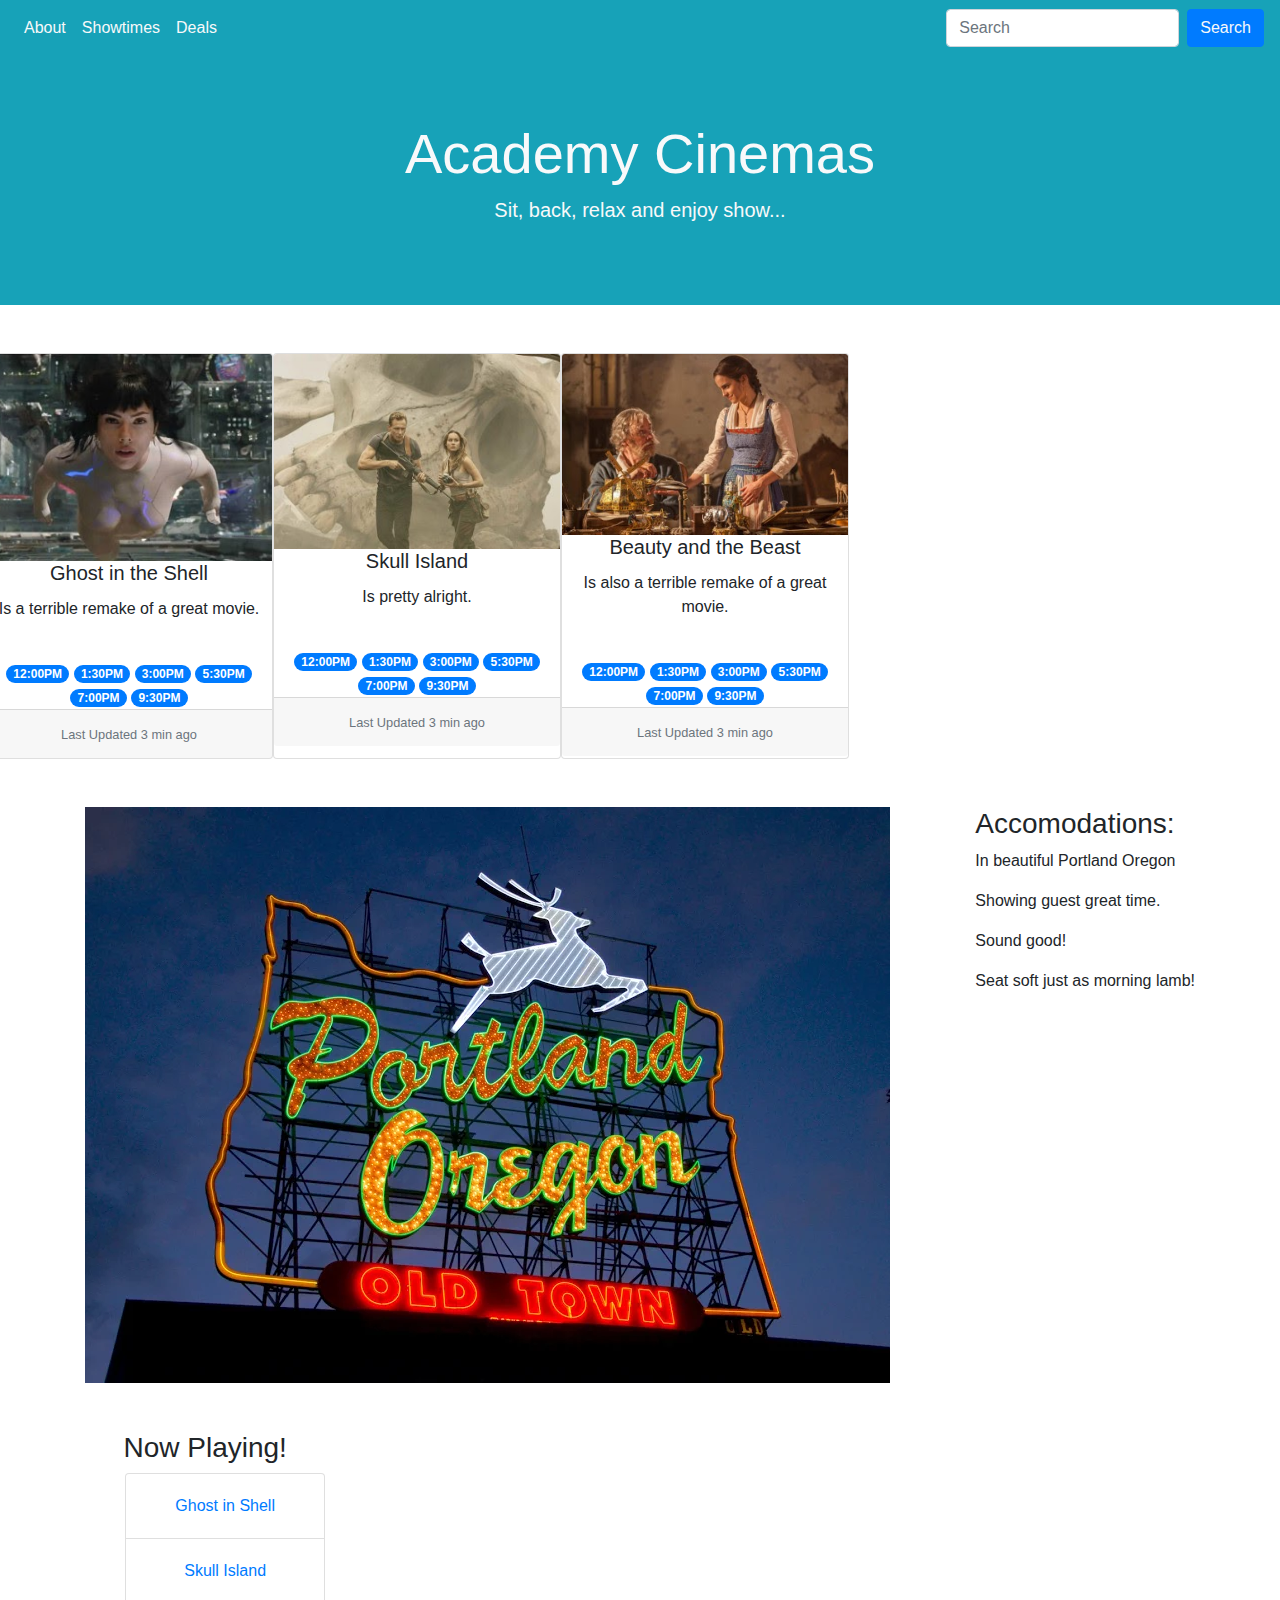
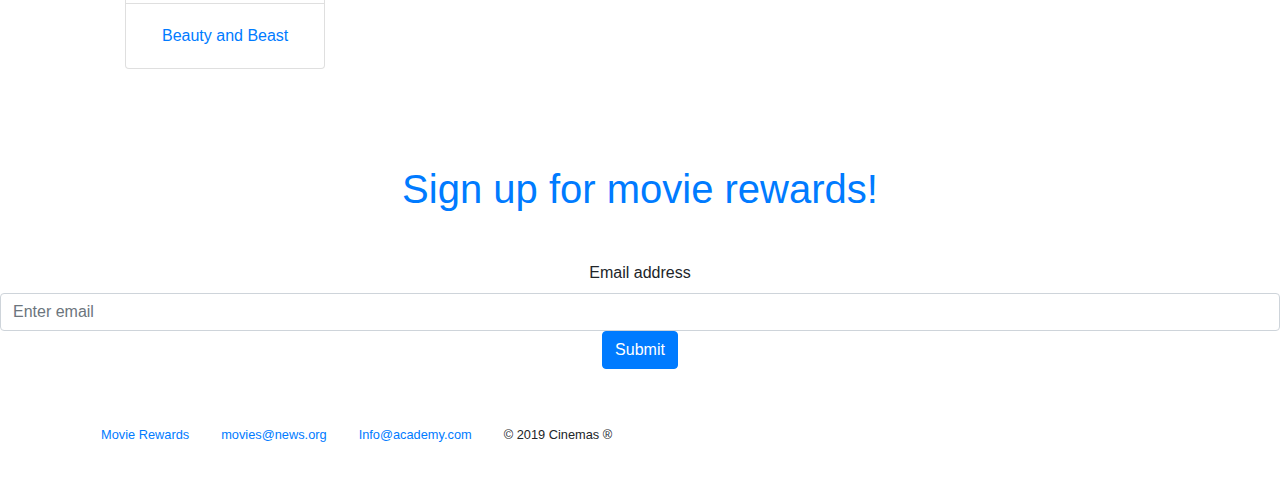
==== bootsrtap4_project/acdemy_cinemas.html @ 93d61fcd "Add files via upload" ====
<!doctype html>
<html lang="en">
  <head>
    <!-- Required meta tags -->
    <meta charset="utf-8">
    <meta name="viewport" content="width=device-width, initial-scale=1, shrink-to-fit=no">

    <!-- Bootstrap CSS -->
    <link rel="stylesheet" href="https://stackpath.bootstrapcdn.com/bootstrap/4.4.1/css/bootstrap.min.css" integrity="sha384-Vkoo8x4CGsO3+Hhxv8T/Q5PaXtkKtu6ug5TOeNV6gBiFeWPGFN9MuhOf23Q9Ifjh" crossorigin="anonymous">

    <title>Academy Cinemas</title>
  </head>
  <body>
    
    <nav class="navbar navbar-expand-lg navbar-light bg-info">
      
        <div class="collapse navbar-collapse" id="navbarSupportedContent">
          <ul class="navbar-nav mr-auto">
            <li class="nav-item active">
              <a class="nav-link text-light" href="#About">About </a>
            </li>
            <li class="nav-item active">
              <a class="nav-link text-light" href="#Showtimes">Showtimes</a>
            </li>
            <li class="nav-item active">
              <a class="nav-link text-light" href="#Deals">Deals</a>
            </li>
          </ul>
          <form class="form-inline my-2 my-lg-0">
            <input class="form-control mr-sm-2" type="search" placeholder="Search" aria-label="Search">
            <button class="btn btn-primary my-2 my-sm-0 text-light" type="submit">Search</button>
          </form>
        </div>
      </nav>

      <div class="jumbotron jumbotron-fluid bg-info text-center">
        <div class="container">
          <h1 class="display-4 text-light">Academy Cinemas</h1>
          <p class="lead text-light">Sit, back, relax and enjoy show...</p>
        </div>
        </div>

        <div class="row my-5 text-center">
            <div class="card" style="width: 18rem;">
                <img class="card-img-top" src="./Img/ghostintheshell.jpg" alt="Card image cap">
                <div class="card-block">
                  <h5 class="card-title">Ghost in the Shell</h5>
                  <p class="card-text">Is a terrible remake of a great movie.</p>
                  <br>
                  <span class="badge badge-pill badge-primary">12:00PM</span>
                  <span class="badge badge-pill badge-primary">1:30PM</span>
                  <span class="badge badge-pill badge-primary">3:00PM</span>
                  <span class="badge badge-pill badge-primary">5:30PM</span>
                  <span class="badge badge-pill badge-primary">7:00PM</span>
                  <span class="badge badge-pill badge-primary">9:30PM</span>
                </div>
                  <div class="card-footer">
                      <small class="text-muted">Last Updated 3 min ago</small>
                    </div>
                </div>

          <div class="card" style="width: 18rem;">
            <img class="card-img-top" src="./Img/kongskullisland.jpg" alt="Card image cap">
            <div class="card-block">
              <h5 class="card-title">Skull Island</h5>
              <p class="card-text">Is pretty alright.</p>
              <br>
              <span class="badge badge-pill badge-primary">12:00PM</span>
              <span class="badge badge-pill badge-primary">1:30PM</span>
              <span class="badge badge-pill badge-primary">3:00PM</span>
              <span class="badge badge-pill badge-primary">5:30PM</span>
              <span class="badge badge-pill badge-primary">7:00PM</span>
              <span class="badge badge-pill badge-primary">9:30PM</span>
            </div>
              <div class="card-footer">
                  <small class="text-muted">Last Updated 3 min ago</small>
                </div>
            </div>

          <div class="card" style="width: 18rem;">
            <img class="card-img-top" src="./Img/beautyandthebeast.jpg" alt="Card image cap">
            <div class="card-block">
              <h5 class="card-title">Beauty and the Beast</h5>
              <p class="card-text">Is also a terrible remake of a great movie.</p>
              <br>
              <span class="badge badge-pill badge-primary">12:00PM</span>
              <span class="badge badge-pill badge-primary">1:30PM</span>
              <span class="badge badge-pill badge-primary">3:00PM</span>
              <span class="badge badge-pill badge-primary">5:30PM</span>
              <span class="badge badge-pill badge-primary">7:00PM</span>
              <span class="badge badge-pill badge-primary">9:30PM</span>
            </div>
              <div class="card-footer">
                  <small class="text-muted">Last Updated 3 min ago</small>
                </div>
          </div>
        </div>

        <div class="container">
            <div class="row">
              <div class="col-sm">
                
                <img class="image-fluid" src="./Img/pdx.webp">

                </div>
                <div id="About">
              <div class="col-sm">

                <h3>Accomodations:</h3>
                <p>In beautiful Portland Oregon</p>
                <p>Showing guest great time.</p>
                <p>Sound good!</p>
                <p>Seat soft just as morning lamb!</p>

            </div>
            </div>
            <div id="Showtimes">
              <div class="col-sm text-center my-5">

                <h3>Now Playing!</h3>
                <ul class="list group">
                    <li class="list-group-item">
                        <a class="nav-link" href="#">Ghost in Shell</a>
                    </li>

                    <li class="list-group-item">
                        <a class="nav-link" href="#">Skull Island</a>
                    </li>

                    <li class="list-group-item">
                        <a class="nav-link" href="#">Beauty and Beast</a>
                    </li>
                </ul>
                </div>
            </div>
      </div>
      </div>
      
      <div class="text-center">
        <div id="Deals">
      <form>
        <h1 class="text-primary my-5">Sign up for movie rewards!</h1>
        <div class="form-group">
          <label for="exampleInputEmail1">Email address</label>
          <input type="email" class="form-control" id="exampleInputEmail1" aria-describedby="emailHelp" placeholder="Enter email">
          <button type="submit" class="btn btn-primary">Submit</button>
        </div>
      </form>
      </div>
      </div>

      <!--SHOWTIMES!-->
      <!--SHOWTIMES!-->

      <div class="container my-5">
          <ul class="nav">
              <li class="nav-item">
                  <small><a class="nav-link active" href="#">Movie Rewards</a></small>
              </li>

              <li class="nav-item">
                <small><a class="nav-link" href="#">movies@news.org</a></small>
            </li>

            <li class="nav-item">
                <small><a class="nav-link" href="#">Info@academy.com</a></small>
            </li>

            <li class="nav-item">
                <small class="nav-link">&copy; 2019 Cinemas &reg;</small>
            </li>
          </u1>
      </div>


    <!-- Optional JavaScript -->
    <!-- jQuery first, then Popper.js, then Bootstrap JS -->
    <script src="https://code.jquery.com/jquery-3.4.1.slim.min.js" integrity="sha384-J6qa4849blE2+poT4WnyKhv5vZF5SrPo0iEjwBvKU7imGFAV0wwj1yYfoRSJoZ+n" crossorigin="anonymous"></script>
    <script src="https://cdn.jsdelivr.net/npm/popper.js@1.16.0/dist/umd/popper.min.js" integrity="sha384-Q6E9RHvbIyZFJoft+2mJbHaEWldlvI9IOYy5n3zV9zzTtmI3UksdQRVvoxMfooAo" crossorigin="anonymous"></script>
    <script src="https://stackpath.bootstrapcdn.com/bootstrap/4.4.1/js/bootstrap.min.js" integrity="sha384-wfSDF2E50Y2D1uUdj0O3uMBJnjuUD4Ih7YwaYd1iqfktj0Uod8GCExl3Og8ifwB6" crossorigin="anonymous"></script>
  </body>
</html>
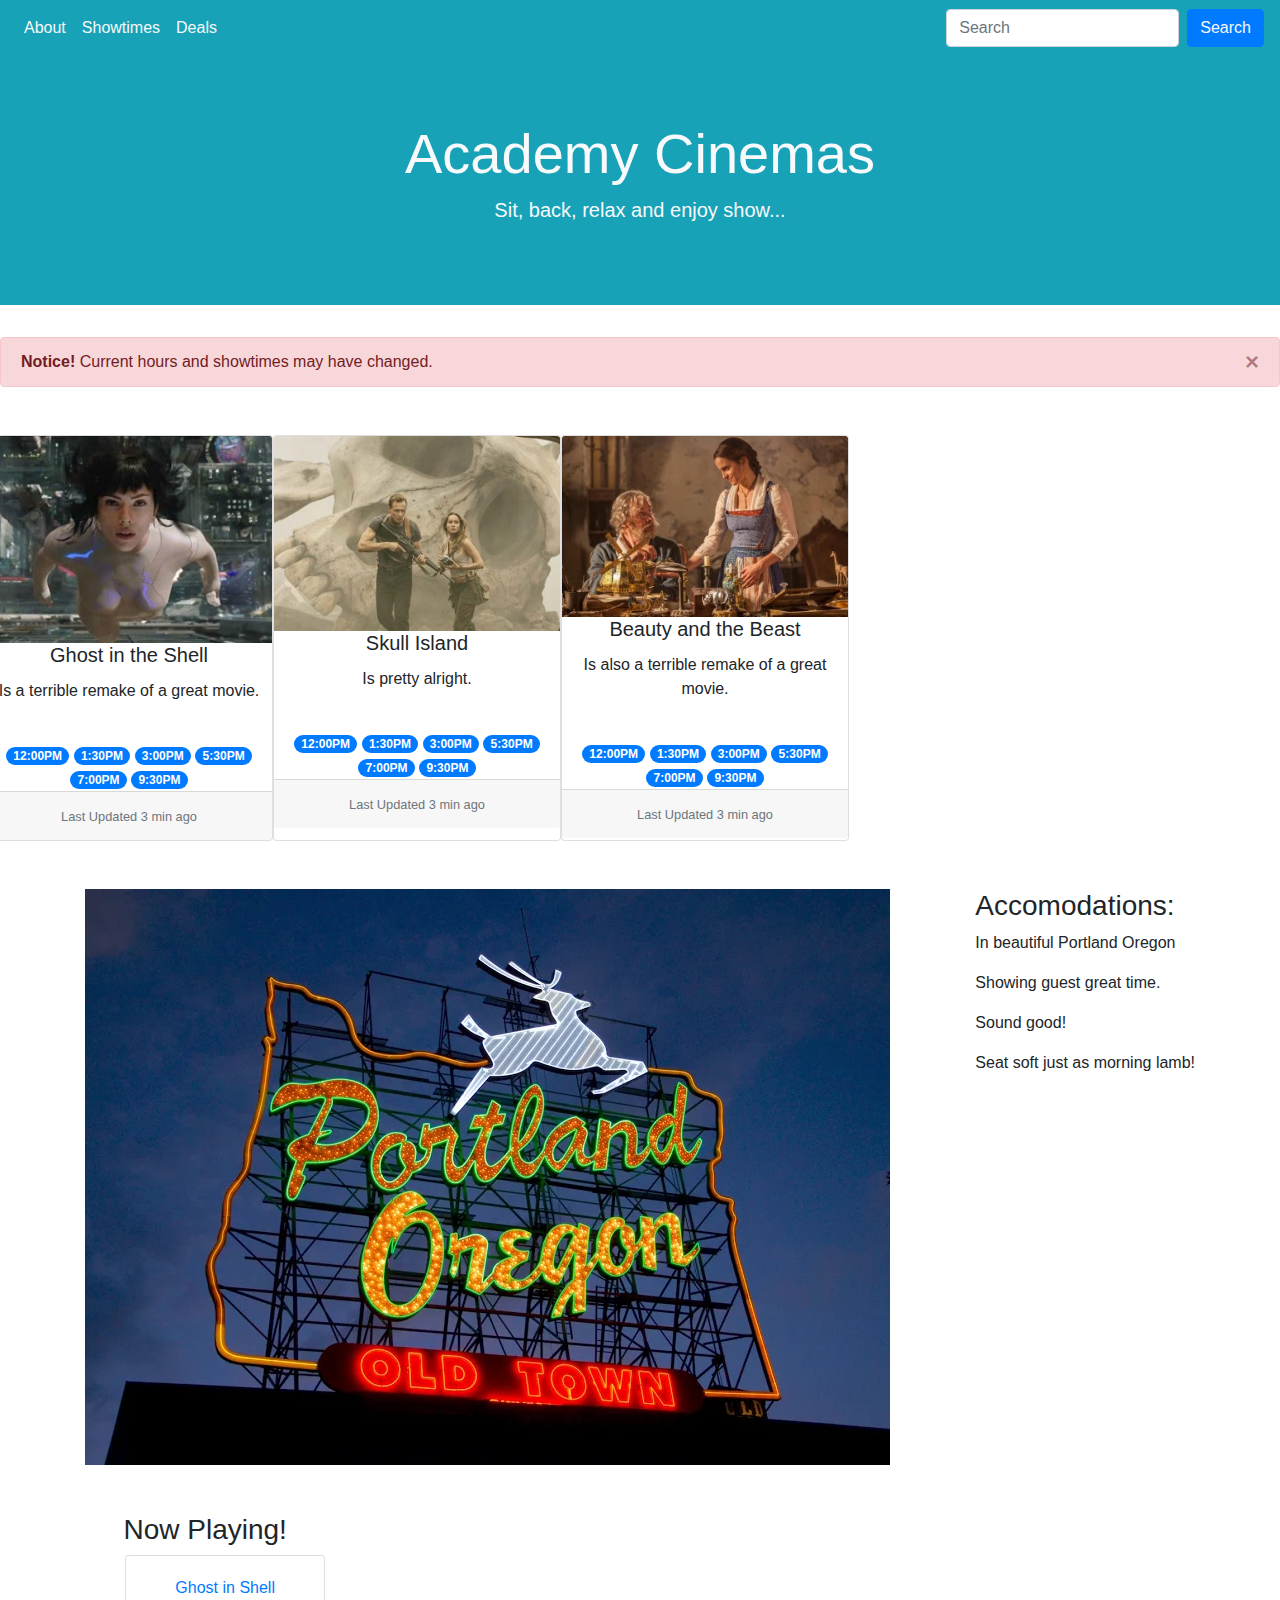
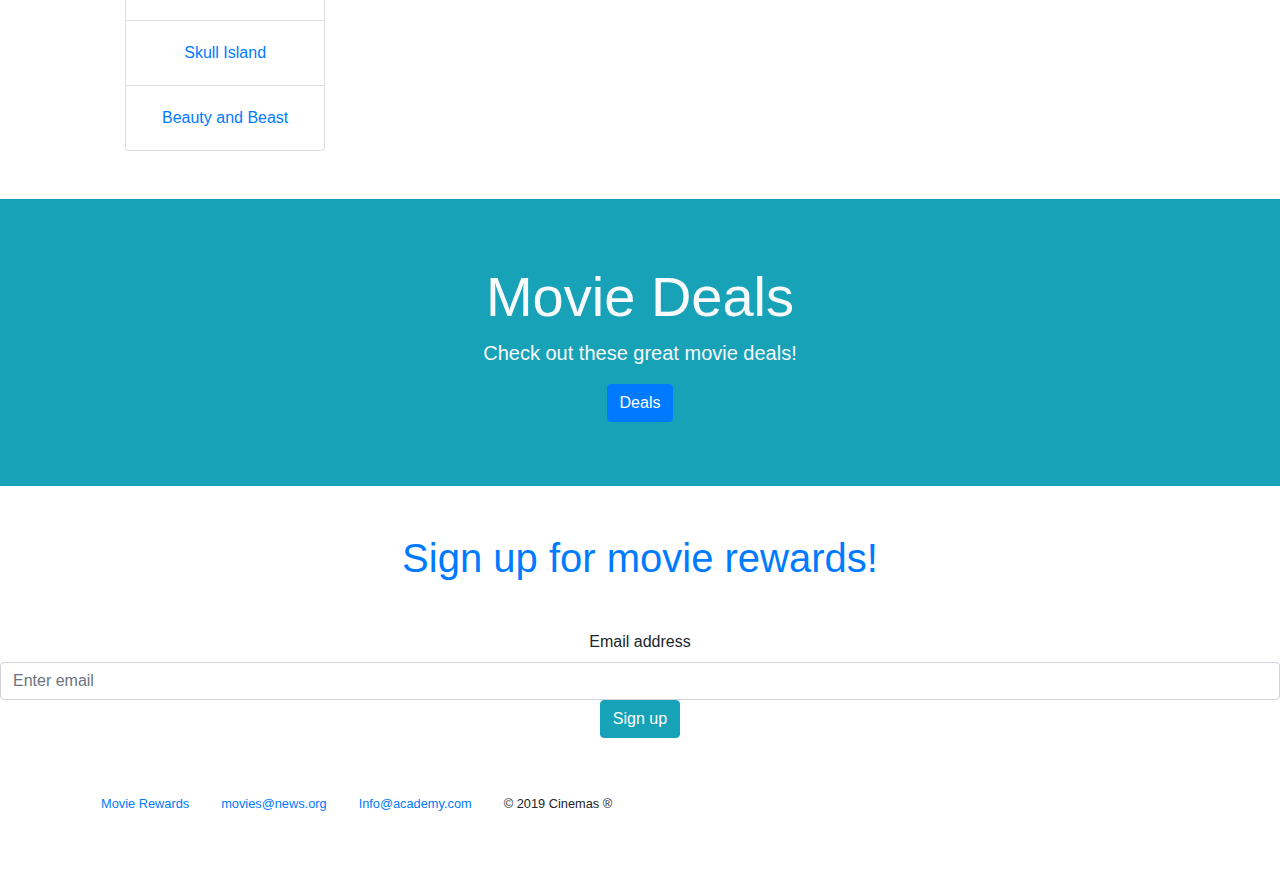
==== commit 5d913699: "Update acdemy_cinemas.html" ====
--- a/bootsrtap4_project/acdemy_cinemas.html
+++ b/bootsrtap4_project/acdemy_cinemas.html
@@ -10,6 +10,7 @@
 
     <title>Academy Cinemas</title>
   </head>
+  
   <body>
     
     <nav class="navbar navbar-expand-lg navbar-light bg-info">
@@ -38,6 +39,13 @@
           <h1 class="display-4 text-light">Academy Cinemas</h1>
           <p class="lead text-light">Sit, back, relax and enjoy show...</p>
         </div>
+        </div>
+
+        <div class="alert alert-danger alert-dismissible fade show" role="alert">
+          <strong>Notice!</strong> Current hours and showtimes may have changed.
+          <button type="button" class="close" data-dismiss="alert" aria-label="Close">
+            <span aria-hidden="true">&times;</span>
+          </button>
         </div>
 
         <div class="row my-5 text-center">
@@ -135,6 +143,16 @@
             </div>
       </div>
       </div>
+
+      <div class="jumbotron jumbotron-fluid bg-info text-center">
+        <div class="container">
+          <h1 class="display-4 text-light">Movie Deals</h1>
+          <p class="lead text-light">Check out these great movie deals!</p>
+          <button type="button" class="btn btn-primary" data-toggle="modal" data-target="#register">
+            Deals
+          </button>
+        </div>
+        </div>
       
       <div class="text-center">
         <div id="Deals">
@@ -143,11 +161,52 @@
         <div class="form-group">
           <label for="exampleInputEmail1">Email address</label>
           <input type="email" class="form-control" id="exampleInputEmail1" aria-describedby="emailHelp" placeholder="Enter email">
-          <button type="submit" class="btn btn-primary">Submit</button>
+          <button type="button" class="btn btn-info popover-dismiss" data-container="body" data-toggle="popover" data-placement="top" data-content="Submit your email to receive great movie rewards!">
+            Sign up
+          </button>
         </div>
       </form>
       </div>
       </div>
+
+<!-- Modal -->
+<div class="modal fade" id="register" tabindex="-1" role="dialog" aria-labelledby="exampleModalLabel" aria-hidden="true">
+  <div class="modal-dialog" role="document">
+    <div class="modal-content">
+      <div class="modal-header">
+        <h5 class="modal-title" id="exampleModalLabel">Register to receive deals</h5>
+        <button type="button" class="close" data-dismiss="modal" aria-label="Close">
+          <span aria-hidden="true">&times;</span>
+        </button>
+      </div>
+      <div class="modal-body">
+        <form>
+          <div class="form-group">
+            <label for="formGroupExampleInput">First Name</label>
+            <input type="text" class="form-control" id="formGroupExampleInput" placeholder="">
+          </div>
+          <div class="form-group">
+            <label for="formGroupExampleInput2">Last Name</label>
+            <input type="text" class="form-control" id="formGroupExampleInput2" placeholder="">
+          </div>
+          <div class="form-group">
+            <label for="formGroupExampleInput">email</label>
+            <input type="text" class="form-control" id="formGroupExampleInput" placeholder="">
+          </div>
+          <div class="form-group">
+            <label for="formGroupExampleInput2">Password</label>
+            <input type="text" class="form-control" id="formGroupExampleInput2" placeholder="">
+          </div>
+        </form>
+
+      </div>
+      <div class="modal-footer">
+        <button type="button" class="btn btn-secondary" data-dismiss="modal">Close</button>
+        <button type="button" class="btn btn-primary">Save changes</button>
+      </div>
+    </div>
+  </div>
+</div>
 
       <!--SHOWTIMES!-->
       <!--SHOWTIMES!-->
@@ -172,11 +231,15 @@
           </u1>
       </div>
 
-
-    <!-- Optional JavaScript -->
-    <!-- jQuery first, then Popper.js, then Bootstrap JS -->
     <script src="https://code.jquery.com/jquery-3.4.1.slim.min.js" integrity="sha384-J6qa4849blE2+poT4WnyKhv5vZF5SrPo0iEjwBvKU7imGFAV0wwj1yYfoRSJoZ+n" crossorigin="anonymous"></script>
     <script src="https://cdn.jsdelivr.net/npm/popper.js@1.16.0/dist/umd/popper.min.js" integrity="sha384-Q6E9RHvbIyZFJoft+2mJbHaEWldlvI9IOYy5n3zV9zzTtmI3UksdQRVvoxMfooAo" crossorigin="anonymous"></script>
     <script src="https://stackpath.bootstrapcdn.com/bootstrap/4.4.1/js/bootstrap.min.js" integrity="sha384-wfSDF2E50Y2D1uUdj0O3uMBJnjuUD4Ih7YwaYd1iqfktj0Uod8GCExl3Og8ifwB6" crossorigin="anonymous"></script>
+      
+    <script>
+      $('.popover-dismiss').popover({
+      trigger: 'focus'
+      })
+    </script>
+
   </body>
 </html>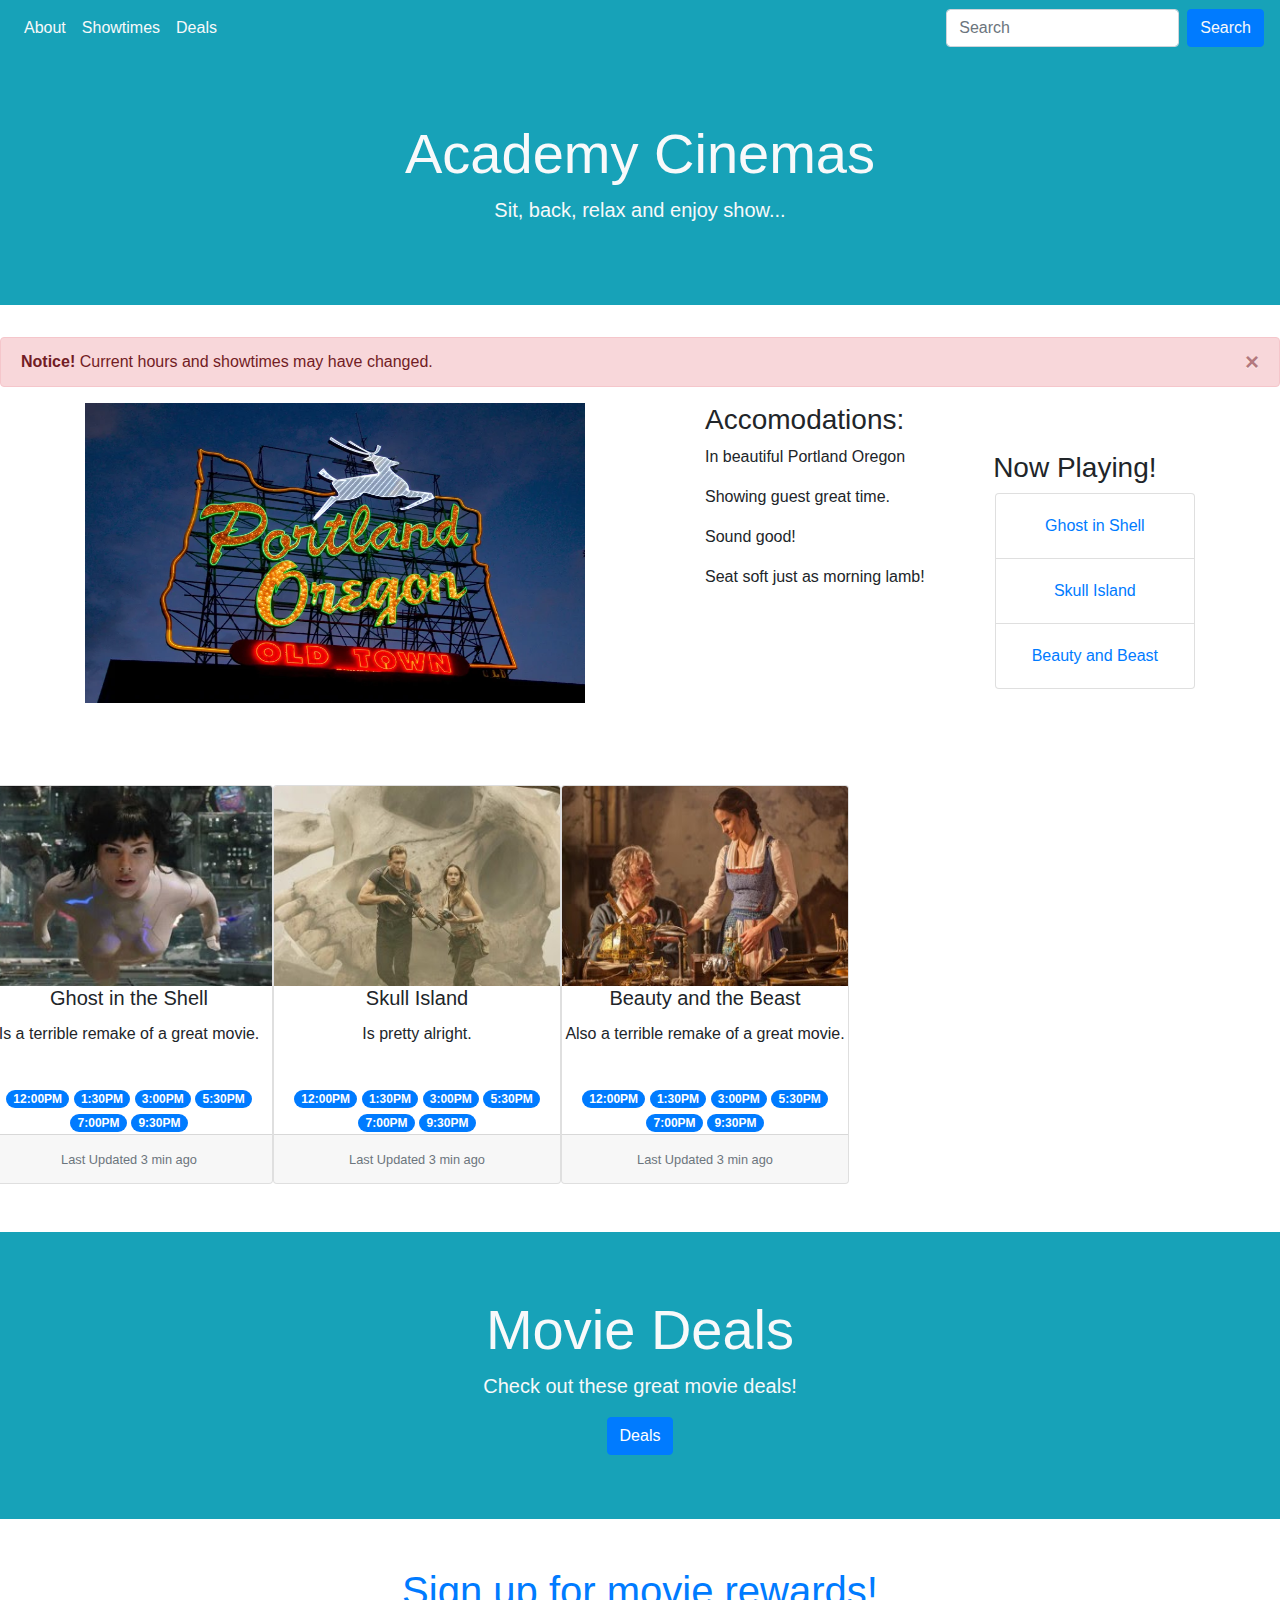
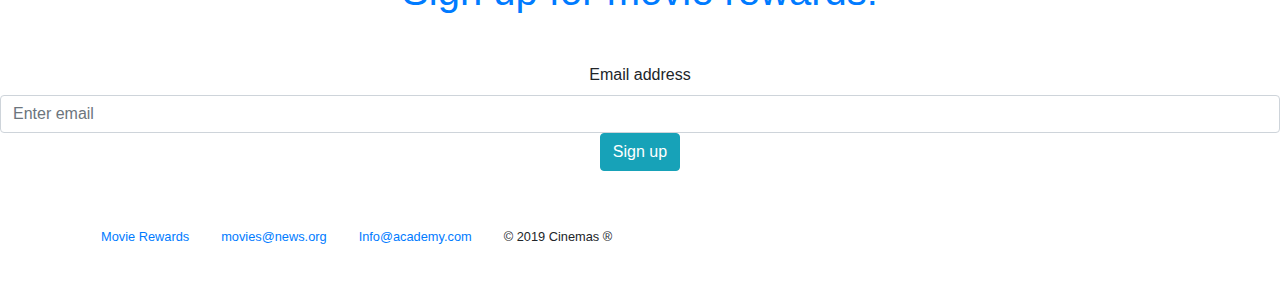
==== commit 58d38c5a: "Update acdemy_cinemas.html" ====
--- a/bootsrtap4_project/acdemy_cinemas.html
+++ b/bootsrtap4_project/acdemy_cinemas.html
@@ -47,10 +47,50 @@
             <span aria-hidden="true">&times;</span>
           </button>
         </div>
-
-        <div class="row my-5 text-center">
+		
+        <div class="container">
+            <div class="row">
+              <div class="col-sm">
+                
+                <img class="image-fluid" src="./Img/pdx.webp" width="500" height="300">
+
+                </div>
+                <div id="About">
+              <div class="col-sm">
+
+                <h3>Accomodations:</h3>
+                <p>In beautiful Portland Oregon</p>
+                <p>Showing guest great time.</p>
+                <p>Sound good!</p>
+                <p>Seat soft just as morning lamb!</p>
+            </div>
+            </div>
+			
+            <div id="Showtimes">
+              <div class="col-sm text-center my-5">
+
+                <h3>Now Playing!</h3>
+                <ul class="list group">
+                    <li class="list-group-item">
+                        <a class="nav-link" href="#">Ghost in Shell</a>
+                    </li>
+
+                    <li class="list-group-item">
+                        <a class="nav-link" href="#">Skull Island</a>
+                    </li>
+
+                    <li class="list-group-item">
+                        <a class="nav-link" href="#">Beauty and Beast</a>
+                    </li>
+                </ul>
+                </div>
+            </div>
+      </div>
+      </div>
+	  
+	     <div class="row my-5 text-center">
             <div class="card" style="width: 18rem;">
-                <img class="card-img-top" src="./Img/ghostintheshell.jpg" alt="Card image cap">
+                <img class="card-img-top" src="./Img/ghostintheshell.jpg" alt="Card image cap" height="200" width="100">
                 <div class="card-block">
                   <h5 class="card-title">Ghost in the Shell</h5>
                   <p class="card-text">Is a terrible remake of a great movie.</p>
@@ -68,7 +108,7 @@
                 </div>
 
           <div class="card" style="width: 18rem;">
-            <img class="card-img-top" src="./Img/kongskullisland.jpg" alt="Card image cap">
+            <img class="card-img-top" src="./Img/kongskullisland.jpg" alt="Card image cap" height="200" width="100">
             <div class="card-block">
               <h5 class="card-title">Skull Island</h5>
               <p class="card-text">Is pretty alright.</p>
@@ -86,10 +126,10 @@
             </div>
 
           <div class="card" style="width: 18rem;">
-            <img class="card-img-top" src="./Img/beautyandthebeast.jpg" alt="Card image cap">
+            <img class="card-img-top" src="./Img/beautyandthebeast.jpg" alt="Card image cap" height="200" width="100">
             <div class="card-block">
               <h5 class="card-title">Beauty and the Beast</h5>
-              <p class="card-text">Is also a terrible remake of a great movie.</p>
+              <p class="card-text">Also a terrible remake of a great movie.</p>
               <br>
               <span class="badge badge-pill badge-primary">12:00PM</span>
               <span class="badge badge-pill badge-primary">1:30PM</span>
@@ -103,46 +143,6 @@
                 </div>
           </div>
         </div>
-
-        <div class="container">
-            <div class="row">
-              <div class="col-sm">
-                
-                <img class="image-fluid" src="./Img/pdx.webp">
-
-                </div>
-                <div id="About">
-              <div class="col-sm">
-
-                <h3>Accomodations:</h3>
-                <p>In beautiful Portland Oregon</p>
-                <p>Showing guest great time.</p>
-                <p>Sound good!</p>
-                <p>Seat soft just as morning lamb!</p>
-
-            </div>
-            </div>
-            <div id="Showtimes">
-              <div class="col-sm text-center my-5">
-
-                <h3>Now Playing!</h3>
-                <ul class="list group">
-                    <li class="list-group-item">
-                        <a class="nav-link" href="#">Ghost in Shell</a>
-                    </li>
-
-                    <li class="list-group-item">
-                        <a class="nav-link" href="#">Skull Island</a>
-                    </li>
-
-                    <li class="list-group-item">
-                        <a class="nav-link" href="#">Beauty and Beast</a>
-                    </li>
-                </ul>
-                </div>
-            </div>
-      </div>
-      </div>
 
       <div class="jumbotron jumbotron-fluid bg-info text-center">
         <div class="container">
@@ -231,6 +231,9 @@
           </u1>
       </div>
 
+
+    <!-- Optional JavaScript -->
+    <!-- jQuery first, then Popper.js, then Bootstrap JS -->
     <script src="https://code.jquery.com/jquery-3.4.1.slim.min.js" integrity="sha384-J6qa4849blE2+poT4WnyKhv5vZF5SrPo0iEjwBvKU7imGFAV0wwj1yYfoRSJoZ+n" crossorigin="anonymous"></script>
     <script src="https://cdn.jsdelivr.net/npm/popper.js@1.16.0/dist/umd/popper.min.js" integrity="sha384-Q6E9RHvbIyZFJoft+2mJbHaEWldlvI9IOYy5n3zV9zzTtmI3UksdQRVvoxMfooAo" crossorigin="anonymous"></script>
     <script src="https://stackpath.bootstrapcdn.com/bootstrap/4.4.1/js/bootstrap.min.js" integrity="sha384-wfSDF2E50Y2D1uUdj0O3uMBJnjuUD4Ih7YwaYd1iqfktj0Uod8GCExl3Og8ifwB6" crossorigin="anonymous"></script>
